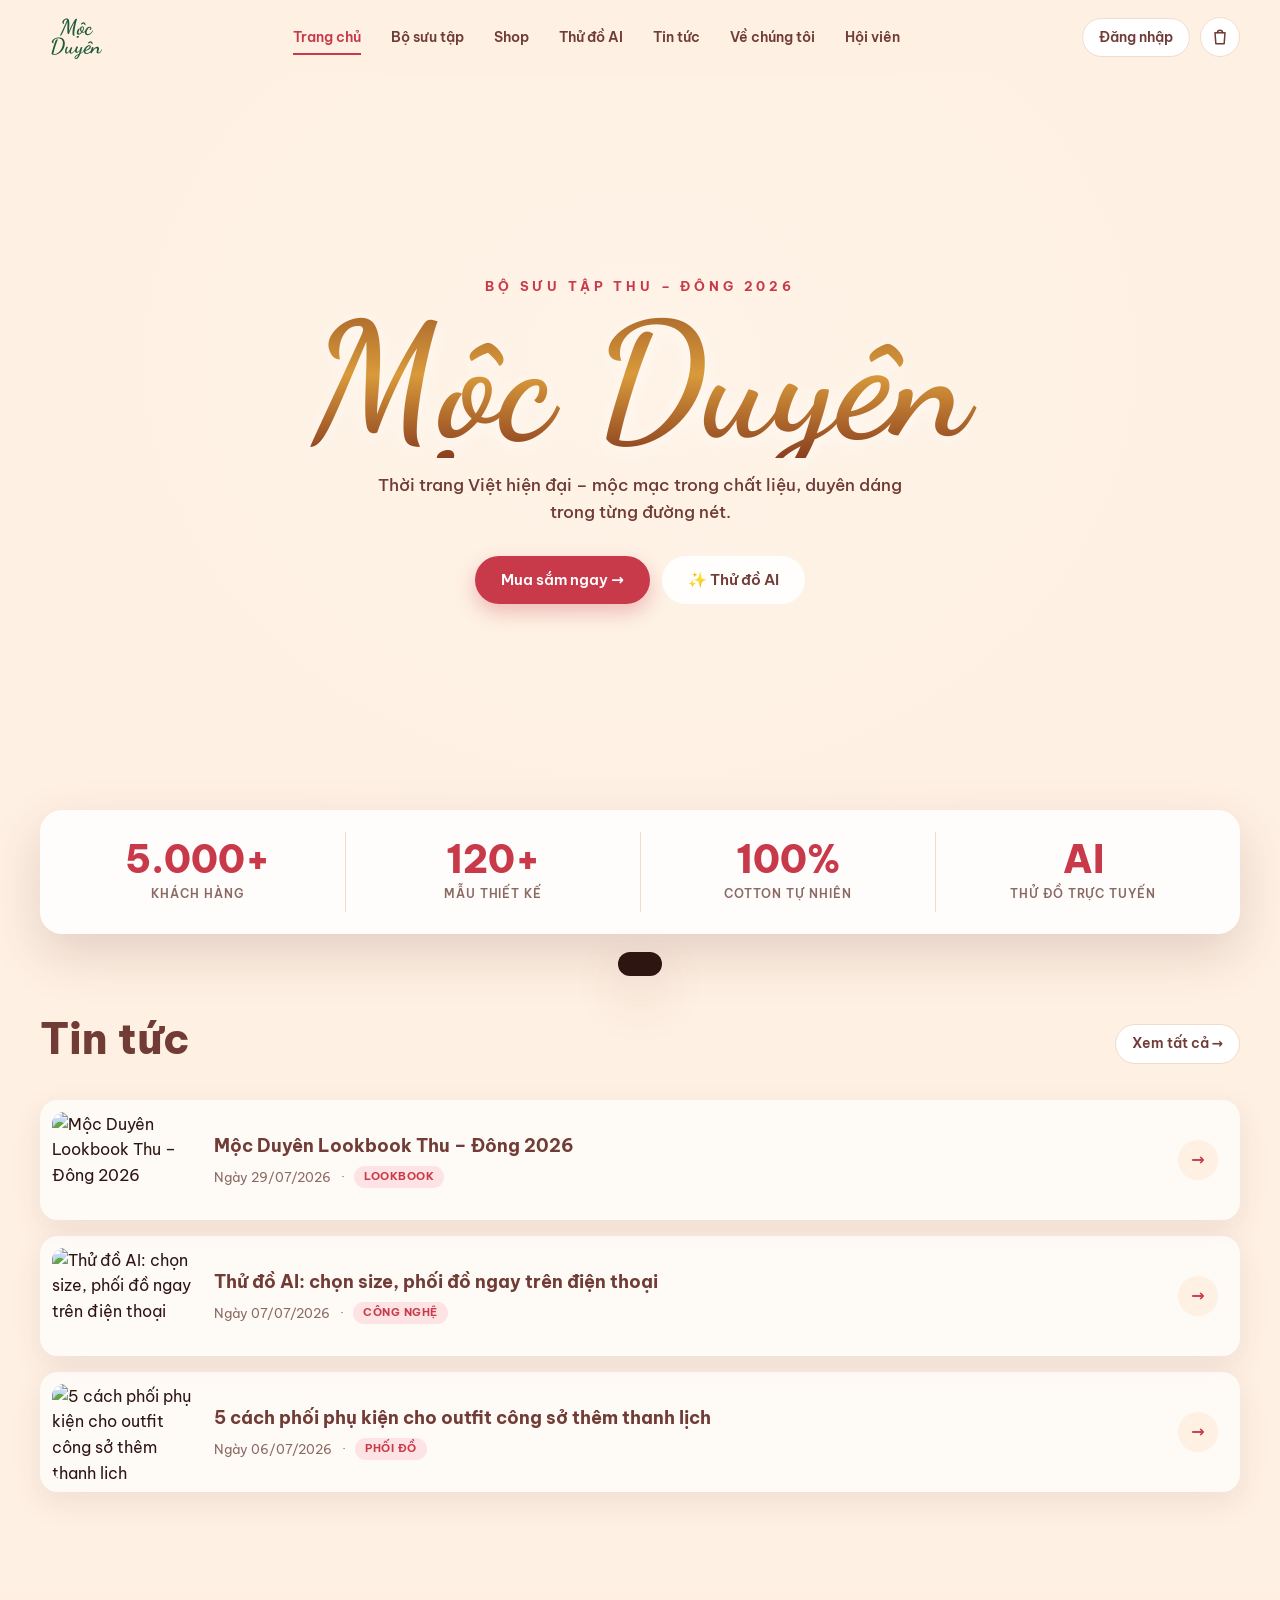
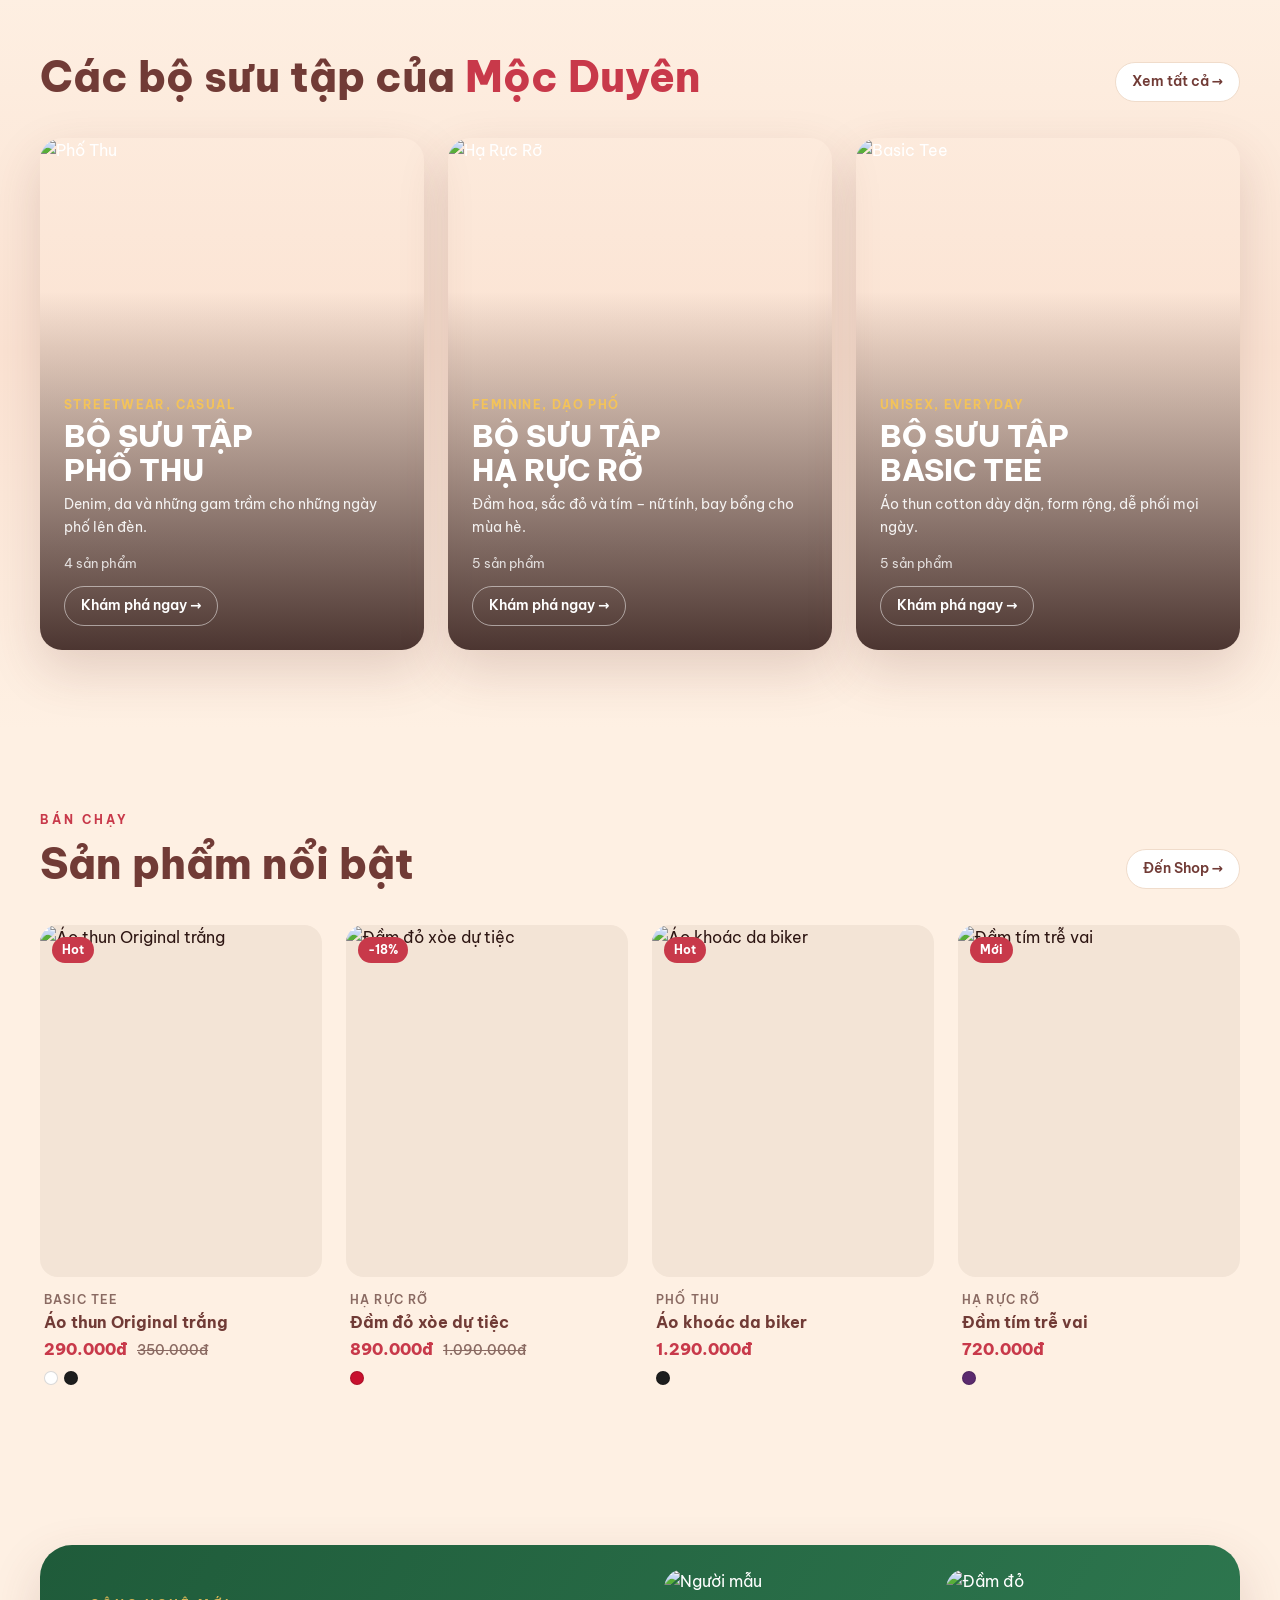
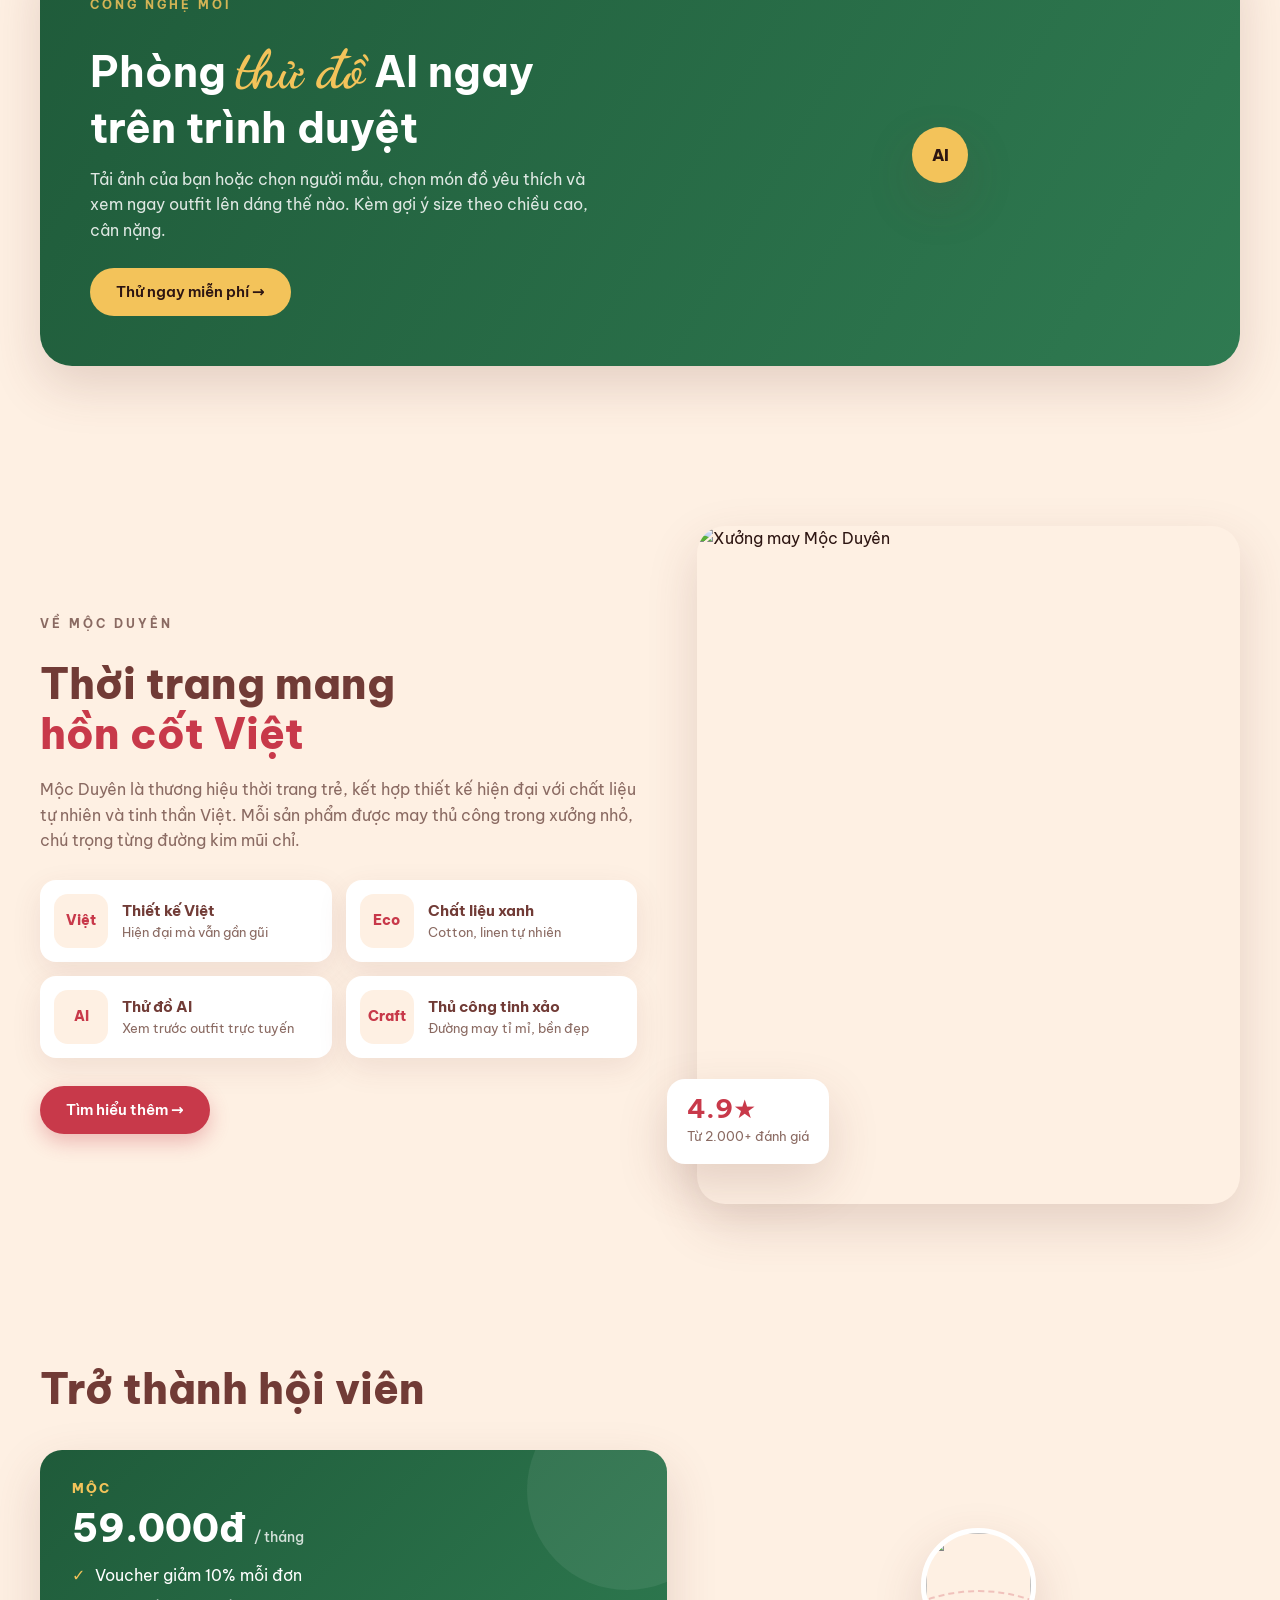
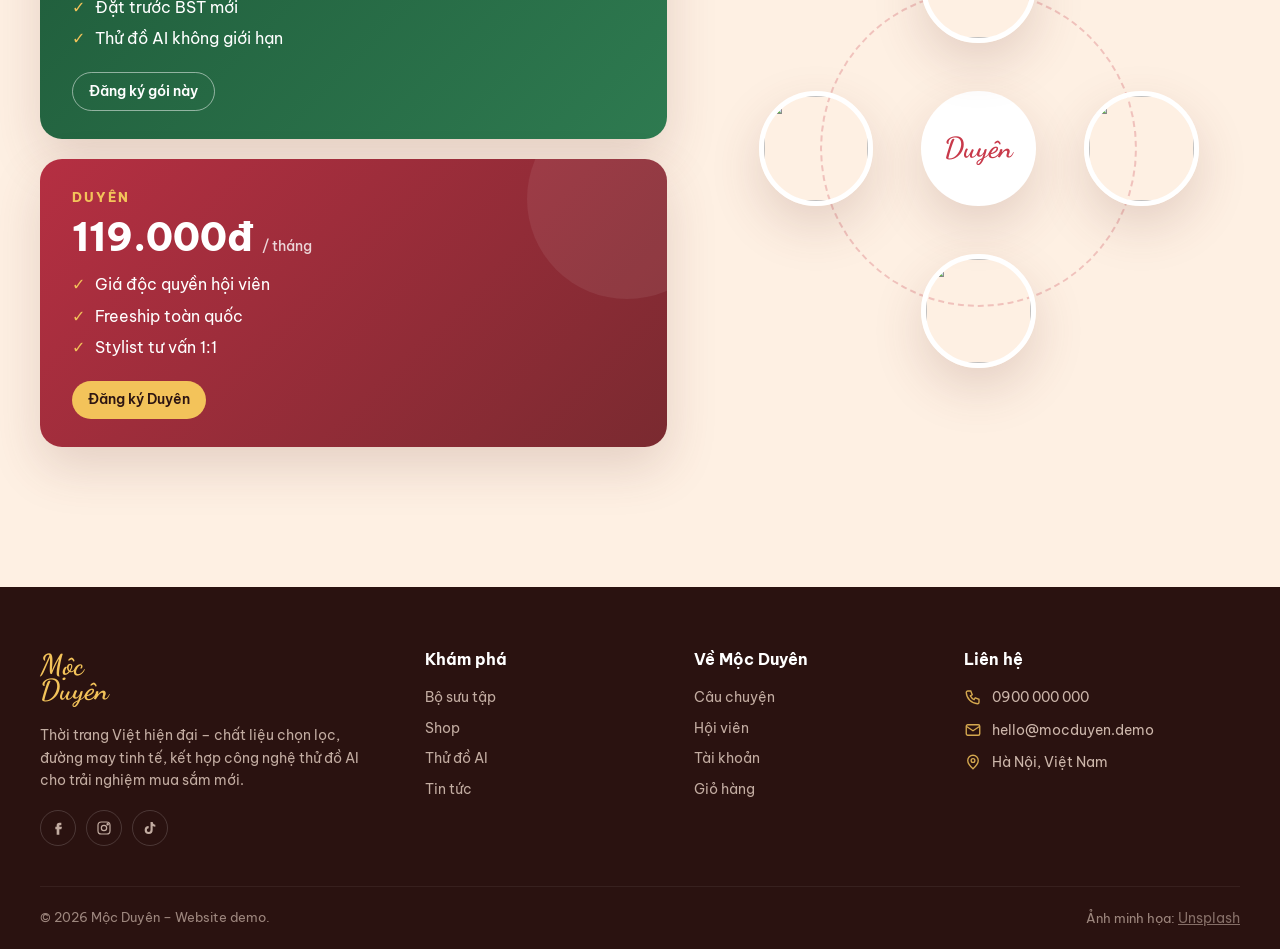
==== index.html @ 558b89e5 "Add Moc Duyen fashion shop demo (HTML/CSS/JS) Static demo inspired by khucgiaoduyen.vn layout: home," ====
<!DOCTYPE html>
<html lang="vi">
<head>
  <meta charset="UTF-8">
  <meta name="viewport" content="width=device-width, initial-scale=1.0">
  <title>Mộc Duyên – Thời trang Việt hiện đại</title>
  <meta name="description" content="Mộc Duyên – thời trang Việt hiện đại, mua sắm online và thử đồ AI.">
  <link rel="preconnect" href="https://fonts.googleapis.com">
  <link rel="preconnect" href="https://fonts.gstatic.com" crossorigin>
  <link href="https://fonts.googleapis.com/css2?family=Be+Vietnam+Pro:wght@400;500;600;700;800&family=Dancing+Script:wght@700&display=swap&subset=vietnamese" rel="stylesheet">
  <link rel="stylesheet" href="css/style.css">
</head>
<body data-page="home">

  <!-- HERO -->
  <section class="hero">
    <div class="container hero-content">
      <p class="hero-eyebrow">Bộ sưu tập Thu – Đông 2026</p>
      <h1 class="hero-title">Mộc Duyên</h1>
      <p class="hero-sub">Thời trang Việt hiện đại – mộc mạc trong chất liệu, duyên dáng trong từng đường nét.</p>
      <div class="hero-cta">
        <a href="shop.html" class="btn-pill btn-primary">Mua sắm ngay →</a>
        <a href="thu-do.html" class="btn-pill btn-light">✨ Thử đồ AI</a>
      </div>
    </div>
  </section>

  <div class="container">
    <div class="stats reveal">
      <div class="stat"><strong data-count="5000">0</strong><span>Khách hàng</span></div>
      <div class="stat"><strong data-count="120">0</strong><span>Mẫu thiết kế</span></div>
      <div class="stat"><strong>100%</strong><span>Cotton tự nhiên</span></div>
      <div class="stat"><strong>AI</strong><span>Thử đồ trực tuyến</span></div>
    </div>
  </div>

  <!-- TIN TỨC -->
  <section id="tin-tuc">
    <div class="container">
      <div class="section-head">
        <h2 class="section-title">Tin tức</h2>
        <a href="#" class="btn-pill btn-outline btn-sm">Xem tất cả →</a>
      </div>
      <div class="news-list" id="newsList"></div>
    </div>
  </section>

  <!-- BỘ SƯU TẬP -->
  <section id="bo-suu-tap" class="collections-section">
    <div class="container">
      <div class="section-head">
        <h2 class="section-title">Các bộ sưu tập của <em>Mộc Duyên</em></h2>
        <a href="shop.html" class="btn-pill btn-outline btn-sm">Xem tất cả →</a>
      </div>
      <div class="collection-grid" id="collectionGrid"></div>
    </div>
  </section>

  <!-- SẢN PHẨM NỔI BẬT -->
  <section>
    <div class="container">
      <div class="section-head">
        <div>
          <p class="eyebrow">Bán chạy</p>
          <h2 class="section-title">Sản phẩm nổi bật</h2>
        </div>
        <a href="shop.html" class="btn-pill btn-outline btn-sm">Đến Shop →</a>
      </div>
      <div class="product-grid" id="featuredGrid"></div>
    </div>
  </section>

  <!-- THỬ ĐỒ AI -->
  <section>
    <div class="container">
      <div class="tryon-banner reveal">
        <div class="txt">
          <p class="eyebrow">Công nghệ mới</p>
          <h2>Phòng <span>thử đồ</span> AI ngay trên trình duyệt</h2>
          <p>Tải ảnh của bạn hoặc chọn người mẫu, chọn món đồ yêu thích và xem ngay outfit lên dáng thế nào. Kèm gợi ý size theo chiều cao, cân nặng.</p>
          <a href="thu-do.html" class="btn-pill btn-gold">Thử ngay miễn phí →</a>
        </div>
        <div class="tryon-visual">
          <img src="https://images.unsplash.com/photo-1515886657613-9f3515b0c78f?auto=format&fit=crop&w=500&h=700&q=75" alt="Người mẫu" loading="lazy">
          <img src="https://images.unsplash.com/photo-1595777457583-95e059d581b8?auto=format&fit=crop&w=500&h=700&q=75" alt="Đầm đỏ" loading="lazy">
          <span class="arrow">AI</span>
        </div>
      </div>
    </div>
  </section>

  <!-- VỀ CHÚNG TÔI -->
  <section id="ve-chung-toi">
    <div class="container about-grid">
      <div class="about-text reveal">
        <p class="eyebrow">Về Mộc Duyên</p>
        <h2 class="section-title">Thời trang mang<br><em>hồn cốt Việt</em></h2>
        <p>Mộc Duyên là thương hiệu thời trang trẻ, kết hợp thiết kế hiện đại với chất liệu tự nhiên và tinh thần Việt. Mỗi sản phẩm được may thủ công trong xưởng nhỏ, chú trọng từng đường kim mũi chỉ.</p>
        <div class="features">
          <div class="feature"><div class="feature-icon">Việt</div><div><h4>Thiết kế Việt</h4><p>Hiện đại mà vẫn gần gũi</p></div></div>
          <div class="feature"><div class="feature-icon">Eco</div><div><h4>Chất liệu xanh</h4><p>Cotton, linen tự nhiên</p></div></div>
          <div class="feature"><div class="feature-icon">AI</div><div><h4>Thử đồ AI</h4><p>Xem trước outfit trực tuyến</p></div></div>
          <div class="feature"><div class="feature-icon">Craft</div><div><h4>Thủ công tinh xảo</h4><p>Đường may tỉ mỉ, bền đẹp</p></div></div>
        </div>
        <a href="shop.html" class="btn-pill btn-primary">Tìm hiểu thêm →</a>
      </div>
      <div class="about-img reveal">
        <img src="https://images.unsplash.com/photo-1558769132-cb1aea458c5e?auto=format&fit=crop&w=900&h=1100&q=75" alt="Xưởng may Mộc Duyên" loading="lazy">
        <div class="float-card"><strong>4.9★</strong><span>Từ 2.000+ đánh giá</span></div>
      </div>
    </div>
  </section>

  <!-- HỘI VIÊN -->
  <section id="hoi-vien">
    <div class="container">
      <div class="section-head"><h2 class="section-title">Trở thành hội viên</h2></div>
      <div class="member-grid">
        <div class="plans">
          <div class="plan plan-green reveal">
            <p class="plan-name">MỘC</p>
            <p class="plan-price">59.000đ <small>/ tháng</small></p>
            <ul><li>Voucher giảm 10% mỗi đơn</li><li>Đặt trước BST mới</li><li>Thử đồ AI không giới hạn</li></ul>
            <button class="btn-pill btn-ghost btn-sm" data-plan="Mộc">Đăng ký gói này</button>
          </div>
          <div class="plan plan-red reveal">
            <p class="plan-name">DUYÊN</p>
            <p class="plan-price">119.000đ <small>/ tháng</small></p>
            <ul><li>Giá độc quyền hội viên</li><li>Freeship toàn quốc</li><li>Stylist tư vấn 1:1</li></ul>
            <button class="btn-pill btn-gold btn-sm" data-plan="Duyên">Đăng ký Duyên</button>
          </div>
        </div>
        <div class="orbit reveal">
          <div class="orbit-center">Duyên</div>
          <div class="orbit-item"><img src="https://images.unsplash.com/photo-1529139574466-a303027c1d8b?auto=format&fit=crop&w=240&h=240&q=70" alt=""></div>
          <div class="orbit-item"><img src="https://images.unsplash.com/photo-1552374196-1ab2a1c593e8?auto=format&fit=crop&w=240&h=240&q=70" alt=""></div>
          <div class="orbit-item"><img src="https://images.unsplash.com/photo-1469334031218-e382a71b716b?auto=format&fit=crop&w=240&h=240&q=70" alt=""></div>
          <div class="orbit-item"><img src="https://images.unsplash.com/photo-1520975954732-35dd22299614?auto=format&fit=crop&w=240&h=240&q=70" alt=""></div>
        </div>
      </div>
    </div>
  </section>

  <script src="js/data.js"></script>
  <script src="js/main.js"></script>
  <script>
    function initPage() {
      document.getElementById("newsList").innerHTML = NEWS.map((n) => `
        <a href="#" class="news-item reveal">
          <img src="${IMG(n.img, 300, 200)}" alt="${n.title}" loading="lazy">
          <div>
            <h3>${n.title}</h3>
            <div class="news-meta"><span>Ngày ${n.date}</span>·<span class="tag">${n.tag}</span></div>
          </div>
          <span class="news-arrow">→</span>
        </a>`).join("");

      document.getElementById("collectionGrid").innerHTML = COLLECTIONS.map((c) => `
        <a href="shop.html?col=${c.id}" class="collection-card reveal">
          <img src="${IMG(c.img, 700, 930)}" alt="${c.name}" loading="lazy">
          <span class="collection-tags">${c.tags}</span>
          <h3>Bộ sưu tập<br>${c.name}</h3>
          <p>${c.desc}</p>
          <span class="count">${PRODUCTS.filter((p) => p.col === c.id).length} sản phẩm</span>
          <span class="btn-pill btn-ghost btn-sm" style="align-self:flex-start">Khám phá ngay →</span>
        </a>`).join("");

      document.getElementById("featuredGrid").innerHTML = [1, 6, 10, 8].map((id) => productCard(findProduct(id))).join("");

      document.querySelectorAll("[data-plan]").forEach((b) =>
        b.addEventListener("click", () => toast(`Đã đăng ký gói ${b.dataset.plan} (demo)`)));

      // Đếm số ở thanh thống kê
      const counters = document.querySelectorAll("[data-count]");
      const io = new IntersectionObserver((entries) => entries.forEach((e) => {
        if (!e.isIntersecting) return;
        const el = e.target, target = +el.dataset.count, start = performance.now();
        const tick = (t) => {
          const p = Math.min((t - start) / 1200, 1);
          el.textContent = Math.round(target * (1 - Math.pow(1 - p, 3))).toLocaleString("vi-VN") + (p === 1 ? "+" : "");
          if (p < 1) requestAnimationFrame(tick);
        };
        requestAnimationFrame(tick);
        io.unobserve(el);
      }));
      counters.forEach((c) => io.observe(c));
    }
  </script>
</body>
</html>
---- css/style.css ----
:root {
  --bg: #fef0e3;
  --bg-soft: #fff7ef;
  --surface: #ffffff;
  --text: #2d1512;
  --muted: #8a6a62;
  --heading: #713b36;
  --red: #c8394a;
  --red-dark: #9e2636;
  --green: #1f5b3a;
  --gold: #f3c35a;
  --line: #f0dccb;
  --footer: #2a1210;
  --radius: 22px;
  --shadow: 0 10px 30px rgba(113, 59, 54, 0.1);
  --shadow-lg: 0 20px 50px rgba(113, 59, 54, 0.18);
  --font: "Be Vietnam Pro", system-ui, sans-serif;
  --script: "Dancing Script", cursive;
}

* { box-sizing: border-box; margin: 0; padding: 0; }
[hidden] { display: none !important; }
html { scroll-behavior: smooth; scroll-padding-top: 90px; }
body {
  font-family: var(--font);
  background: var(--bg);
  color: var(--text);
  line-height: 1.6;
  overflow-x: hidden;
}
img { max-width: 100%; display: block; }
a { color: inherit; text-decoration: none; }
button { font: inherit; cursor: pointer; border: 0; background: none; color: inherit; }
input, select { font: inherit; }
.container { width: min(1200px, 100% - 32px); margin-inline: auto; }
.muted { color: var(--muted); }
.small { font-size: 0.85rem; }
.center { text-align: center; }
section { padding: 80px 0; position: relative; }

/* ---------- Buttons ---------- */
.btn-pill {
  display: inline-flex; align-items: center; justify-content: center; gap: 8px;
  padding: 12px 26px; border-radius: 999px; font-weight: 600; font-size: 0.95rem;
  transition: transform 0.2s, background 0.2s, box-shadow 0.2s, color 0.2s;
  white-space: nowrap;
}
.btn-pill:hover { transform: translateY(-2px); }
.btn-sm { padding: 8px 16px; font-size: 0.85rem; }
.btn-block { width: 100%; }
.btn-primary { background: var(--red); color: #fff; box-shadow: 0 8px 20px rgba(200, 57, 74, 0.3); }
.btn-primary:hover { background: var(--red-dark); }
.btn-outline { border: 1.5px solid var(--line); background: var(--surface); color: var(--heading); }
.btn-outline:hover { border-color: var(--red); color: var(--red); }
.btn-light { background: rgba(255, 255, 255, 0.92); color: var(--heading); }
.btn-gold { background: var(--gold); color: var(--text); }
.btn-ghost { border: 1.5px solid rgba(255, 255, 255, 0.5); color: #fff; }
.btn-ghost:hover { background: rgba(255, 255, 255, 0.15); }
.icon-btn {
  width: 40px; height: 40px; border-radius: 50%; display: grid; place-items: center;
  border: 1.5px solid var(--line); background: var(--surface); position: relative; color: var(--heading);
}
.icon-btn svg { width: 20px; height: 20px; }
.icon-btn:hover { border-color: var(--red); color: var(--red); }

/* ---------- Header ---------- */
.site-header {
  position: fixed; inset: 0 0 auto; z-index: 50; padding: 12px 0;
  background: rgba(254, 240, 227, 0.7); backdrop-filter: blur(10px);
  transition: background 0.3s, box-shadow 0.3s, padding 0.3s;
}
.site-header.scrolled { background: rgba(254, 240, 227, 0.92); backdrop-filter: blur(12px); box-shadow: 0 4px 20px rgba(113, 59, 54, 0.08); padding: 6px 0; }
.header-inner { display: flex; align-items: center; justify-content: space-between; gap: 20px; }
.logo { display: flex; align-items: center; }
.logo-mark {
  font-family: var(--script); font-weight: 700; font-size: 1.35rem; line-height: 0.9;
  color: var(--green); text-align: center; padding: 6px 10px; border-radius: 14px;
}
.logo-light .logo-mark { color: var(--gold); font-size: 1.8rem; padding-left: 0; text-align: left; }
.main-nav { display: flex; gap: 6px; }
.main-nav a {
  padding: 8px 12px; font-weight: 600; font-size: 0.9rem; color: var(--heading); position: relative; border-radius: 999px;
}
.main-nav a::after {
  content: ""; position: absolute; left: 12px; right: 12px; bottom: 2px; height: 2px;
  background: var(--red); transform: scaleX(0); transition: transform 0.25s;
}
.main-nav a:hover, .main-nav a.active { color: var(--red); }
.main-nav a:hover::after, .main-nav a.active::after { transform: scaleX(1); }
.header-actions { display: flex; align-items: center; gap: 10px; }
.cart-count {
  position: absolute; top: -4px; right: -4px; min-width: 18px; height: 18px; padding: 0 4px; border-radius: 9px;
  background: var(--red); color: #fff; font-size: 0.7rem; font-weight: 700; display: none; place-items: center;
}
.cart-count.show { display: grid; }
.menu-toggle { display: none; }

/* ---------- Hero ---------- */
.hero {
  min-height: 100vh; padding: 120px 0 0; display: flex; flex-direction: column; justify-content: center;
  background:
    linear-gradient(180deg, rgba(254, 240, 227, 0.2) 0%, rgba(254, 240, 227, 0) 40%, rgba(254, 240, 227, 0.9) 92%, var(--bg) 100%),
    url("https://images.unsplash.com/photo-1485462537746-965f33f7f6a7?auto=format&fit=crop&w=1920&q=75") center 30% / cover;
  position: relative; overflow: hidden;
}
.hero::before {
  content: ""; position: absolute; inset: 0;
  background: radial-gradient(ellipse at center 40%, rgba(255, 244, 232, 0.85) 0%, rgba(255, 244, 232, 0.35) 45%, transparent 70%);
}
.hero-content { position: relative; text-align: center; padding-bottom: 140px; }
.hero-eyebrow { letter-spacing: 0.3em; text-transform: uppercase; font-size: 0.8rem; font-weight: 700; color: var(--red); }
.hero-title {
  font-family: var(--script); font-weight: 700; line-height: 0.95;
  font-size: clamp(4.5rem, 14vw, 10rem);
  background: linear-gradient(180deg, #a8662b 0%, #d99a3b 45%, #8a3f1f 100%);
  -webkit-background-clip: text; background-clip: text; color: transparent;
  filter: drop-shadow(0 4px 10px rgba(255, 255, 255, 0.6));
  margin: 10px 0 14px;
}
.hero-sub { max-width: 560px; margin: 0 auto 30px; color: var(--heading); font-weight: 500; font-size: 1.05rem; }
.hero-cta { display: flex; justify-content: center; gap: 12px; flex-wrap: wrap; }

.stats {
  position: relative; z-index: 2; margin-top: -90px;
  background: rgba(255, 255, 255, 0.85); backdrop-filter: blur(10px);
  border-radius: var(--radius); box-shadow: var(--shadow-lg);
  display: grid; grid-template-columns: repeat(4, 1fr); padding: 22px 10px;
}
.stat { text-align: center; padding: 6px 10px; }
.stat + .stat { border-left: 1px solid var(--line); }
.stat strong { display: block; font-size: clamp(1.6rem, 3.5vw, 2.4rem); font-weight: 800; color: var(--red); line-height: 1.1; }
.stat span { font-size: 0.75rem; letter-spacing: 0.08em; text-transform: uppercase; color: var(--muted); font-weight: 600; }

/* ---------- Section head ---------- */
.section-head { display: flex; align-items: end; justify-content: space-between; gap: 20px; margin-bottom: 36px; }
.section-title { font-size: clamp(1.8rem, 4vw, 2.6rem); font-weight: 800; color: var(--heading); line-height: 1.2; }
.section-title em { font-style: normal; color: var(--red); }
.eyebrow { font-size: 0.75rem; letter-spacing: 0.25em; text-transform: uppercase; font-weight: 700; color: var(--red); margin-bottom: 10px; }

/* ---------- News ---------- */
.news-list { display: grid; gap: 16px; }
.news-item {
  display: grid; grid-template-columns: 140px 1fr auto; gap: 22px; align-items: center;
  background: rgba(255, 255, 255, 0.7); border-radius: 18px; padding: 12px; box-shadow: var(--shadow);
  transition: transform 0.25s, box-shadow 0.25s;
}
.news-item:hover { transform: translateY(-3px); box-shadow: var(--shadow-lg); }
.news-item img { width: 140px; height: 96px; object-fit: cover; border-radius: 12px; }
.news-item h3 { font-size: 1.1rem; color: var(--heading); margin-bottom: 6px; }
.news-meta { font-size: 0.8rem; color: var(--muted); display: flex; gap: 10px; align-items: center; flex-wrap: wrap; }
.tag { background: #fde3e3; color: var(--red); padding: 2px 10px; border-radius: 999px; font-weight: 700; font-size: 0.7rem; text-transform: uppercase; letter-spacing: 0.05em; }
.news-arrow { width: 40px; height: 40px; border-radius: 50%; display: grid; place-items: center; background: var(--bg); color: var(--red); font-weight: 700; margin-right: 10px; }

/* ---------- Collections ---------- */
.collections-section { background: linear-gradient(180deg, var(--bg) 0%, #fbe3d3 50%, var(--bg) 100%); }
.collection-grid { display: grid; grid-template-columns: repeat(3, 1fr); gap: 24px; }
.collection-card {
  position: relative; aspect-ratio: 3 / 4; border-radius: var(--radius); overflow: hidden; box-shadow: var(--shadow-lg);
  display: flex; flex-direction: column; justify-content: flex-end; padding: 24px; color: #fff;
}
.collection-card img { position: absolute; inset: 0; width: 100%; height: 100%; object-fit: cover; transition: transform 0.6s; }
.collection-card::after { content: ""; position: absolute; inset: 0; background: linear-gradient(180deg, transparent 30%, rgba(45, 21, 18, 0.85) 100%); }
.collection-card:hover img { transform: scale(1.06); }
.collection-card > *:not(img) { position: relative; z-index: 1; }
.collection-tags { color: var(--gold); font-size: 0.72rem; font-weight: 700; letter-spacing: 0.12em; text-transform: uppercase; }
.collection-card h3 { font-size: 1.9rem; font-weight: 800; line-height: 1.1; margin: 6px 0; text-transform: uppercase; }
.collection-card p { font-size: 0.9rem; opacity: 0.9; margin-bottom: 14px; }
.collection-card .count { font-size: 0.8rem; opacity: 0.8; margin-bottom: 12px; }

/* ---------- Product grid ---------- */
.product-grid { display: grid; grid-template-columns: repeat(4, 1fr); gap: 24px; }
.product-card { position: relative; }
.product-thumb { display: block; position: relative; aspect-ratio: 4 / 5; border-radius: 18px; overflow: hidden; background: #f3e4d6; }
.product-thumb img { width: 100%; height: 100%; object-fit: cover; transition: transform 0.6s; }
.product-card:hover .product-thumb img { transform: scale(1.06); }
.badge { position: absolute; top: 12px; left: 12px; background: var(--red); color: #fff; font-size: 0.72rem; font-weight: 700; padding: 4px 10px; border-radius: 999px; }
.product-actions {
  position: relative; z-index: 1; margin-top: -54px; height: 54px; display: flex; gap: 8px; justify-content: center; align-items: center;
  transform: translateY(10px); opacity: 0; transition: 0.3s; pointer-events: none;
}
.product-card:hover .product-actions { opacity: 1; transform: translateY(0); pointer-events: auto; }
.product-info { padding: 14px 4px 0; }
.product-col { font-size: 0.72rem; color: var(--muted); text-transform: uppercase; letter-spacing: 0.1em; font-weight: 600; }
.product-info h3 { font-size: 1rem; color: var(--heading); margin: 2px 0 4px; line-height: 1.35; }
.product-info h3 a:hover { color: var(--red); }
.price { font-weight: 800; color: var(--red); }
.price del { color: var(--muted); font-weight: 500; font-size: 0.85em; margin-left: 6px; }
.swatches { display: flex; gap: 6px; margin-top: 8px; }
.swatches span { width: 14px; height: 14px; border-radius: 50%; border: 1px solid rgba(0, 0, 0, 0.15); }

/* ---------- About ---------- */
.about-grid { display: grid; grid-template-columns: 1.1fr 1fr; gap: 60px; align-items: center; }
.about-text p { color: var(--muted); margin: 18px 0 26px; }
.features { display: grid; grid-template-columns: 1fr 1fr; gap: 14px; margin-bottom: 28px; }
.feature { display: flex; gap: 14px; align-items: center; background: var(--surface); padding: 14px; border-radius: 16px; box-shadow: var(--shadow); }
.feature-icon { flex: none; width: 54px; height: 54px; border-radius: 14px; background: var(--bg); display: grid; place-items: center; font-weight: 800; color: var(--red); font-size: 0.85rem; }
.feature h4 { font-size: 0.92rem; color: var(--heading); }
.feature p { font-size: 0.8rem; color: var(--muted); margin: 0; }
.about-img { position: relative; }
.about-img img { border-radius: 28px; aspect-ratio: 4 / 5; object-fit: cover; width: 100%; box-shadow: var(--shadow-lg); }
.about-img .float-card {
  position: absolute; left: -30px; bottom: 40px; background: var(--surface); border-radius: 18px; padding: 16px 20px; box-shadow: var(--shadow-lg);
}
.float-card strong { display: block; font-size: 1.6rem; color: var(--red); line-height: 1.1; }
.float-card span { font-size: 0.8rem; color: var(--muted); }

/* ---------- Try-on banner ---------- */
.tryon-banner {
  border-radius: 32px; overflow: hidden; display: grid; grid-template-columns: 1fr 1fr; align-items: center;
  background: linear-gradient(120deg, var(--green) 0%, #2f7a51 100%); color: #fff; box-shadow: var(--shadow-lg);
}
.tryon-banner .txt { padding: 50px; }
.tryon-banner h2 { font-size: clamp(1.8rem, 3.5vw, 2.6rem); line-height: 1.2; margin: 10px 0 14px; }
.tryon-banner h2 span { font-family: var(--script); color: var(--gold); font-size: 1.3em; }
.tryon-banner p { opacity: 0.85; margin-bottom: 24px; }
.tryon-banner .eyebrow { color: var(--gold); }
.tryon-visual { position: relative; height: 100%; min-height: 380px; display: grid; grid-template-columns: 1fr 1fr; gap: 12px; padding: 24px; }
.tryon-visual img { width: 100%; height: 100%; object-fit: cover; border-radius: 20px; }
.tryon-visual .arrow {
  position: absolute; left: 50%; top: 50%; transform: translate(-50%, -50%); width: 56px; height: 56px; border-radius: 50%;
  background: var(--gold); color: var(--text); display: grid; place-items: center; font-weight: 800; box-shadow: var(--shadow-lg);
}

/* ---------- Membership ---------- */
.member-grid { display: grid; grid-template-columns: 1.2fr 1fr; gap: 50px; align-items: center; }
.plans { display: grid; gap: 20px; }
.plan { border-radius: var(--radius); padding: 28px 32px; color: #fff; box-shadow: var(--shadow-lg); position: relative; overflow: hidden; }
.plan::after { content: ""; position: absolute; right: -60px; top: -60px; width: 200px; height: 200px; border-radius: 50%; background: rgba(255, 255, 255, 0.07); }
.plan-green { background: linear-gradient(135deg, #1f5b3a, #2e7a50); }
.plan-red { background: linear-gradient(135deg, #b52f42, #7a2a30); }
.plan-name { color: var(--gold); font-weight: 800; letter-spacing: 0.15em; font-size: 0.8rem; }
.plan-price { font-size: 2.4rem; font-weight: 800; line-height: 1.2; margin: 6px 0 12px; }
.plan-price small { font-size: 0.85rem; font-weight: 500; opacity: 0.8; }
.plan ul { list-style: none; margin-bottom: 20px; display: grid; gap: 6px; }
.plan li::before { content: "✓"; color: var(--gold); font-weight: 800; margin-right: 10px; }
.orbit { position: relative; aspect-ratio: 1; max-width: 440px; margin: auto; width: 100%; }
.orbit::before { content: ""; position: absolute; inset: 14%; border: 2px dashed rgba(200, 57, 74, 0.25); border-radius: 50%; animation: spin 40s linear infinite; }
.orbit-center {
  position: absolute; inset: 37%; border-radius: 50%; background: var(--surface); box-shadow: var(--shadow-lg);
  display: grid; place-items: center; font-family: var(--script); font-size: 1.8rem; font-weight: 700; color: var(--red);
}
.orbit-item {
  position: absolute; width: 26%; aspect-ratio: 1; border-radius: 50%; overflow: hidden; border: 5px solid var(--surface);
  box-shadow: var(--shadow-lg); animation: bob 4s ease-in-out infinite;
}
.orbit-item img { width: 100%; height: 100%; object-fit: cover; }
.orbit-item:nth-child(2) { top: 0; left: 37%; }
.orbit-item:nth-child(3) { top: 37%; right: 0; animation-delay: -1s; }
.orbit-item:nth-child(4) { bottom: 0; left: 37%; animation-delay: -2s; }
.orbit-item:nth-child(5) { top: 37%; left: 0; animation-delay: -3s; }
@keyframes spin { to { transform: rotate(360deg); } }
@keyframes bob { 50% { transform: translateY(-10px); } }

/* ---------- Page header (shop/product) ---------- */
.page-head { padding: 120px 0 30px; }
.breadcrumb { font-size: 0.85rem; color: var(--muted); margin-bottom: 12px; }
.breadcrumb a:hover { color: var(--red); }
.page-title { font-size: clamp(1.8rem, 4vw, 2.6rem); font-weight: 800; color: var(--heading); text-transform: uppercase; }
.toolbar { display: flex; justify-content: space-between; align-items: center; gap: 16px; flex-wrap: wrap; margin: 24px 0 30px; }
.chips { display: flex; gap: 8px; flex-wrap: wrap; }
.chip {
  padding: 7px 16px; border-radius: 999px; background: var(--surface); border: 1.5px solid var(--line);
  font-size: 0.85rem; font-weight: 600; color: var(--heading); transition: 0.2s;
}
.chip:hover { border-color: var(--red); }
.chip.active { background: var(--heading); border-color: var(--heading); color: #fff; }
.tools { display: flex; gap: 10px; }
.search, .select {
  padding: 9px 16px; border-radius: 999px; border: 1.5px solid var(--line); background: var(--surface); color: var(--text); outline: none;
}
.search:focus, .select:focus { border-color: var(--red); }
.empty { text-align: center; padding: 60px 0; color: var(--muted); grid-column: 1 / -1; }

/* ---------- Product detail ---------- */
.pd-grid { display: grid; grid-template-columns: 1fr 1fr; gap: 50px; align-items: start; }
.pd-gallery { position: sticky; top: 90px; }
.pd-main { border-radius: 24px; overflow: hidden; aspect-ratio: 4 / 5; background: #f3e4d6; }
.pd-main img { width: 100%; height: 100%; object-fit: cover; transition: transform 0.4s; }
.pd-main:hover img { transform: scale(1.04); }
.pd-thumbs { display: grid; grid-template-columns: repeat(4, 1fr); gap: 10px; margin-top: 10px; }
.pd-thumbs button { border-radius: 12px; overflow: hidden; aspect-ratio: 1; border: 2px solid transparent; opacity: 0.7; }
.pd-thumbs button.active, .pd-thumbs button:hover { border-color: var(--red); opacity: 1; }
.pd-thumbs img { width: 100%; height: 100%; object-fit: cover; }
.pd-info h1 { font-size: clamp(1.6rem, 3vw, 2.2rem); color: var(--heading); line-height: 1.25; margin: 8px 0 10px; }
.pd-info .price { font-size: 1.6rem; margin-bottom: 18px; }
.pd-info p.desc { color: var(--muted); margin-bottom: 24px; }
.opt-label { font-weight: 700; font-size: 0.9rem; color: var(--heading); margin: 18px 0 10px; }
.sizes { display: flex; gap: 8px; flex-wrap: wrap; }
.sizes button { min-width: 48px; height: 44px; border-radius: 12px; border: 1.5px solid var(--line); background: var(--surface); font-weight: 700; color: var(--heading); }
.sizes button.active { background: var(--heading); color: #fff; border-color: var(--heading); }
.pd-info .swatches span { width: 28px; height: 28px; cursor: pointer; }
.pd-buy { display: flex; gap: 12px; margin-top: 26px; flex-wrap: wrap; }
.qty { display: inline-flex; align-items: center; border: 1.5px solid var(--line); border-radius: 999px; background: var(--surface); }
.qty button { width: 34px; height: 34px; font-size: 1.1rem; color: var(--heading); }
.qty span { min-width: 26px; text-align: center; font-weight: 700; }
.pd-buy .qty button { width: 44px; height: 46px; }
.perks { margin-top: 28px; display: grid; gap: 10px; padding: 20px; background: var(--surface); border-radius: 18px; box-shadow: var(--shadow); font-size: 0.9rem; }
.perks div { display: flex; gap: 10px; }
.perks b { color: var(--red); }

/* ---------- Try-on page ---------- */
.steps { display: grid; grid-template-columns: repeat(3, 1fr); gap: 16px; margin-bottom: 30px; }
.step { background: var(--surface); padding: 16px 18px; border-radius: 16px; box-shadow: var(--shadow); display: flex; gap: 12px; align-items: center; }
.step-num { flex: none; width: 36px; height: 36px; border-radius: 50%; background: var(--bg); color: var(--red); font-weight: 800; display: grid; place-items: center; }
.step.done .step-num { background: var(--green); color: #fff; }
.step h4 { font-size: 0.92rem; color: var(--heading); }
.step p { font-size: 0.78rem; color: var(--muted); }
.tryon-grid { display: grid; grid-template-columns: 320px 1fr 300px; gap: 20px; align-items: start; }
.panel { background: var(--surface); border-radius: var(--radius); padding: 20px; box-shadow: var(--shadow); }
.panel h3 { font-size: 1rem; color: var(--heading); margin-bottom: 14px; }
.upload {
  display: grid; place-items: center; text-align: center; gap: 6px; border: 2px dashed var(--line); border-radius: 16px; padding: 22px 14px;
  cursor: pointer; transition: 0.2s; color: var(--muted); font-size: 0.85rem;
}
.upload:hover, .upload.drag { border-color: var(--red); background: var(--bg-soft); }
.upload strong { color: var(--red); }
.upload input { display: none; }
.model-list { display: grid; grid-template-columns: repeat(3, 1fr); gap: 8px; margin-top: 14px; }
.model-list button, .garment-list button { border-radius: 12px; overflow: hidden; aspect-ratio: 3 / 4; border: 2.5px solid transparent; transition: 0.2s; background: #f3e4d6; }
.model-list button.active, .garment-list button.active { border-color: var(--red); transform: scale(0.96); }
.model-list img, .garment-list img { width: 100%; height: 100%; object-fit: cover; }
.garment-list { display: grid; grid-template-columns: repeat(3, 1fr); gap: 8px; max-height: 470px; overflow-y: auto; padding-right: 4px; }
.stage-wrap { position: relative; }
.stage {
  position: relative; aspect-ratio: 3 / 4; border-radius: var(--radius); overflow: hidden; background: #f3e4d6; box-shadow: var(--shadow-lg);
  user-select: none; touch-action: none;
}
.stage > img.person { width: 100%; height: 100%; object-fit: cover; }
.stage .placeholder { position: absolute; inset: 0; display: grid; place-items: center; text-align: center; color: var(--muted); padding: 20px; }
.garment {
  position: absolute; left: 50%; top: 45%; width: 46%; cursor: grab; transform: translate(-50%, -50%);
  border-radius: 18px; box-shadow: 0 10px 30px rgba(0, 0, 0, 0.25); outline: 2px dashed transparent; outline-offset: 4px;
}
.garment.dragging { cursor: grabbing; outline-color: var(--gold); }
.garment img { width: 100%; border-radius: 18px; pointer-events: none; }
.stage.blend .garment { box-shadow: none; mix-blend-mode: multiply; }
.stage.soft .garment { box-shadow: none; }
.stage.soft .garment img {
  -webkit-mask-image: radial-gradient(ellipse 50% 50% at 50% 50%, #000 60%, transparent 100%);
  mask-image: radial-gradient(ellipse 50% 50% at 50% 50%, #000 60%, transparent 100%);
}
.scan {
  position: absolute; inset: 0; display: none; place-items: center; background: rgba(45, 21, 18, 0.45); color: #fff; text-align: center; z-index: 3;
}
.scan.show { display: grid; }
.scan::before {
  content: ""; position: absolute; left: 0; right: 0; height: 3px; background: var(--gold); box-shadow: 0 0 20px 6px rgba(243, 195, 90, 0.7);
  animation: scan 1.4s ease-in-out infinite alternate;
}
@keyframes scan { from { top: 5%; } to { top: 95%; } }
.progress { width: 200px; height: 6px; border-radius: 3px; background: rgba(255, 255, 255, 0.3); margin: 12px auto 0; overflow: hidden; }
.progress i { display: block; height: 100%; width: 0; background: var(--gold); transition: width 0.2s; }
.controls { display: grid; gap: 14px; margin-top: 16px; }
.controls label { display: grid; gap: 6px; font-size: 0.85rem; font-weight: 600; color: var(--heading); }
.controls input[type="range"] { accent-color: var(--red); }
.switch { display: flex !important; align-items: center; justify-content: space-between; }
.switch input { accent-color: var(--red); width: 18px; height: 18px; }
.result-card { margin-top: 16px; display: grid; grid-template-columns: 70px 1fr; gap: 12px; align-items: center; }
.result-card img { border-radius: 12px; aspect-ratio: 3 / 4; object-fit: cover; }
.result-card h4 { font-size: 0.92rem; color: var(--heading); line-height: 1.3; }
.size-tip { margin-top: 14px; background: var(--bg-soft); border-radius: 14px; padding: 14px; font-size: 0.85rem; }
.size-tip strong { color: var(--green); font-size: 1.2rem; }
.size-inputs { display: grid; grid-template-columns: 1fr 1fr; gap: 8px; margin-top: 10px; }
.size-inputs input { width: 100%; padding: 8px 12px; border-radius: 10px; border: 1.5px solid var(--line); outline: none; }
.size-inputs input:focus { border-color: var(--red); }

/* ---------- Footer ---------- */
.site-footer { background: var(--footer); color: #e9d3c6; padding: 60px 0 20px; margin-top: 60px; }
.footer-grid { display: grid; grid-template-columns: 1.5fr 1fr 1fr 1.2fr; gap: 40px; }
.footer-about { font-size: 0.88rem; opacity: 0.8; margin: 14px 0 18px; max-width: 320px; }
.site-footer h4 { color: #fff; margin-bottom: 14px; font-size: 1rem; }
.site-footer a:not(.logo) { display: block; font-size: 0.88rem; opacity: 0.8; margin-bottom: 8px; }
.site-footer a:hover { opacity: 1; color: var(--gold); }
.contact { display: flex; align-items: center; gap: 10px; font-size: 0.88rem; margin-bottom: 10px; opacity: 0.85; }
.contact svg { width: 18px; height: 18px; color: var(--gold); flex: none; }
.socials { display: flex; gap: 10px; }
.socials a { width: 36px; height: 36px; border-radius: 50%; border: 1px solid rgba(255, 255, 255, 0.2); display: grid !important; place-items: center; margin: 0 !important; }
.socials svg { width: 16px; height: 16px; }
.footer-bottom { display: flex; justify-content: space-between; gap: 12px; flex-wrap: wrap; border-top: 1px solid rgba(255, 255, 255, 0.1); margin-top: 40px; padding-top: 20px; font-size: 0.8rem; opacity: 0.6; }
.footer-bottom a { display: inline !important; text-decoration: underline; }

/* ---------- Drawer / modal / toast ---------- */
.overlay { position: fixed; inset: 0; background: rgba(45, 21, 18, 0.45); opacity: 0; pointer-events: none; transition: 0.3s; z-index: 80; }
.overlay.show { opacity: 1; pointer-events: auto; }
.cart-drawer {
  position: fixed; top: 0; right: 0; height: 100%; width: min(400px, 100%); background: var(--bg-soft); z-index: 90;
  transform: translateX(100%); transition: transform 0.35s ease; display: flex; flex-direction: column;
}
.cart-drawer.open { transform: none; }
.drawer-head { display: flex; justify-content: space-between; align-items: center; padding: 20px; border-bottom: 1px solid var(--line); }
.drawer-head h3 { color: var(--heading); }
.drawer-body { flex: 1; overflow-y: auto; padding: 10px 20px; }
.drawer-foot { padding: 20px; border-top: 1px solid var(--line); }
.cart-total { display: flex; justify-content: space-between; margin-bottom: 14px; font-size: 1.05rem; }
.cart-total strong { color: var(--red); }
.cart-item { display: grid; grid-template-columns: 70px 1fr auto; gap: 12px; padding: 14px 0; border-bottom: 1px solid var(--line); align-items: start; }
.cart-item img { border-radius: 10px; aspect-ratio: 4 / 5; object-fit: cover; }
.cart-name { font-weight: 600; color: var(--heading); font-size: 0.92rem; line-height: 1.3; display: block; }
.cart-item .qty { margin-top: 6px; }
.cart-item strong { font-size: 0.9rem; color: var(--red); }
.empty-cart { text-align: center; padding: 60px 0; color: var(--muted); display: grid; justify-items: center; gap: 12px; }
.empty-cart svg { width: 54px; height: 54px; opacity: 0.4; }
.modal { position: fixed; inset: 0; display: grid; place-items: center; z-index: 95; opacity: 0; pointer-events: none; transition: 0.3s; padding: 16px; }
.modal.open { opacity: 1; pointer-events: auto; }
.modal-card { background: var(--bg-soft); border-radius: var(--radius); padding: 36px 32px; width: min(420px, 100%); position: relative; box-shadow: var(--shadow-lg); transform: translateY(20px); transition: 0.3s; }
.modal.open .modal-card { transform: none; }
.modal-close { position: absolute; top: 14px; right: 14px; }
.modal-card h3 { color: var(--heading); font-size: 1.5rem; }
.modal-card form { display: grid; gap: 14px; margin: 22px 0 16px; }
.modal-card label { display: grid; gap: 6px; font-size: 0.85rem; font-weight: 600; color: var(--heading); }
.modal-card input { padding: 12px 16px; border-radius: 12px; border: 1.5px solid var(--line); background: var(--surface); outline: none; }
.modal-card input:focus { border-color: var(--red); }
.modal-card a { color: var(--red); font-weight: 600; }
.toast {
  position: fixed; left: 50%; bottom: 24px; transform: translate(-50%, 100px); background: var(--text); color: #fff; padding: 12px 22px;
  border-radius: 999px; font-size: 0.9rem; z-index: 100; transition: transform 0.35s; box-shadow: var(--shadow-lg); max-width: calc(100% - 32px); text-align: center;
}
.toast.show { transform: translate(-50%, 0); }

/* ---------- Petals + reveal ---------- */
.petals { position: fixed; inset: 0; pointer-events: none; z-index: 40; overflow: hidden; }
.petals span {
  position: absolute; top: -20px; width: 12px; height: 9px; background: #f6b8b8; border-radius: 12px 0 12px 0; opacity: 0.7;
  animation: fall linear infinite;
}
@keyframes fall {
  0% { translate: 0 -20px; rotate: 0deg; }
  100% { translate: 80px 105vh; rotate: 540deg; }
}
.reveal { opacity: 0; transform: translateY(24px); transition: opacity 0.7s, transform 0.7s; }
.reveal.in { opacity: 1; transform: none; }

/* ---------- Responsive ---------- */
@media (max-width: 1100px) {
  .main-nav a { padding: 8px 8px; font-size: 0.85rem; }
  .product-grid { grid-template-columns: repeat(3, 1fr); }
  .tryon-grid { grid-template-columns: 1fr 1fr; }
  .tryon-grid .stage-wrap { grid-column: 1 / -1; grid-row: 1; max-width: 520px; width: 100%; margin: auto; }
}
@media (max-width: 960px) {
  .menu-toggle { display: grid; }
  .main-nav {
    position: fixed; top: 64px; left: 16px; right: 16px; flex-direction: column; background: var(--bg-soft); border-radius: 18px; padding: 10px;
    box-shadow: var(--shadow-lg); transform: translateY(-10px); opacity: 0; pointer-events: none; transition: 0.25s;
  }
  .main-nav.open { transform: none; opacity: 1; pointer-events: auto; }
  .main-nav a { padding: 12px 16px; font-size: 1rem; }
  .main-nav a::after { display: none; }
  .collection-grid { grid-template-columns: 1fr 1fr; }
  .about-grid, .member-grid, .pd-grid, .tryon-banner { grid-template-columns: 1fr; }
  .pd-gallery { position: static; }
  .about-img .float-card { left: 16px; }
  .footer-grid { grid-template-columns: 1fr 1fr; }
  .stats { grid-template-columns: repeat(2, 1fr); row-gap: 14px; }
  .stat:nth-child(3) { border-left: 0; }
}
@media (max-width: 640px) {
  section { padding: 60px 0; }
  .header-actions .btn-pill { display: none; }
  .product-grid { grid-template-columns: repeat(2, 1fr); gap: 14px; }
  .product-actions { opacity: 1 !important; transform: none !important; pointer-events: auto !important; }
  .product-actions { margin-top: 8px; height: auto; gap: 6px; }
  .product-actions .btn-pill { flex: 1; padding: 7px 6px; font-size: 0.74rem; box-shadow: none; }
  .product-actions .btn-light { border: 1.5px solid var(--line); }
  .price del { display: block; margin-left: 0; }
  .collection-grid, .features, .tryon-grid, .footer-grid { grid-template-columns: 1fr; }
  .steps { gap: 8px; }
  .step { flex-direction: column; text-align: center; padding: 12px 6px; gap: 6px; }
  .step p { display: none; }
  .step h4 { font-size: 0.78rem; }
  .news-item { grid-template-columns: 96px 1fr; gap: 14px; }
  .news-item img { width: 96px; height: 80px; }
  .news-arrow { display: none; }
  .section-head { flex-direction: column; align-items: flex-start; }
  .tryon-banner .txt { padding: 32px 24px 0; }
  .tryon-visual { min-height: 280px; }
  .toolbar, .tools { flex-direction: column; align-items: stretch; }
  .search, .select { width: 100%; }
}
@media (prefers-reduced-motion: reduce) {
  *, *::before, *::after { animation: none !important; transition: none !important; }
  .reveal { opacity: 1; transform: none; }
}
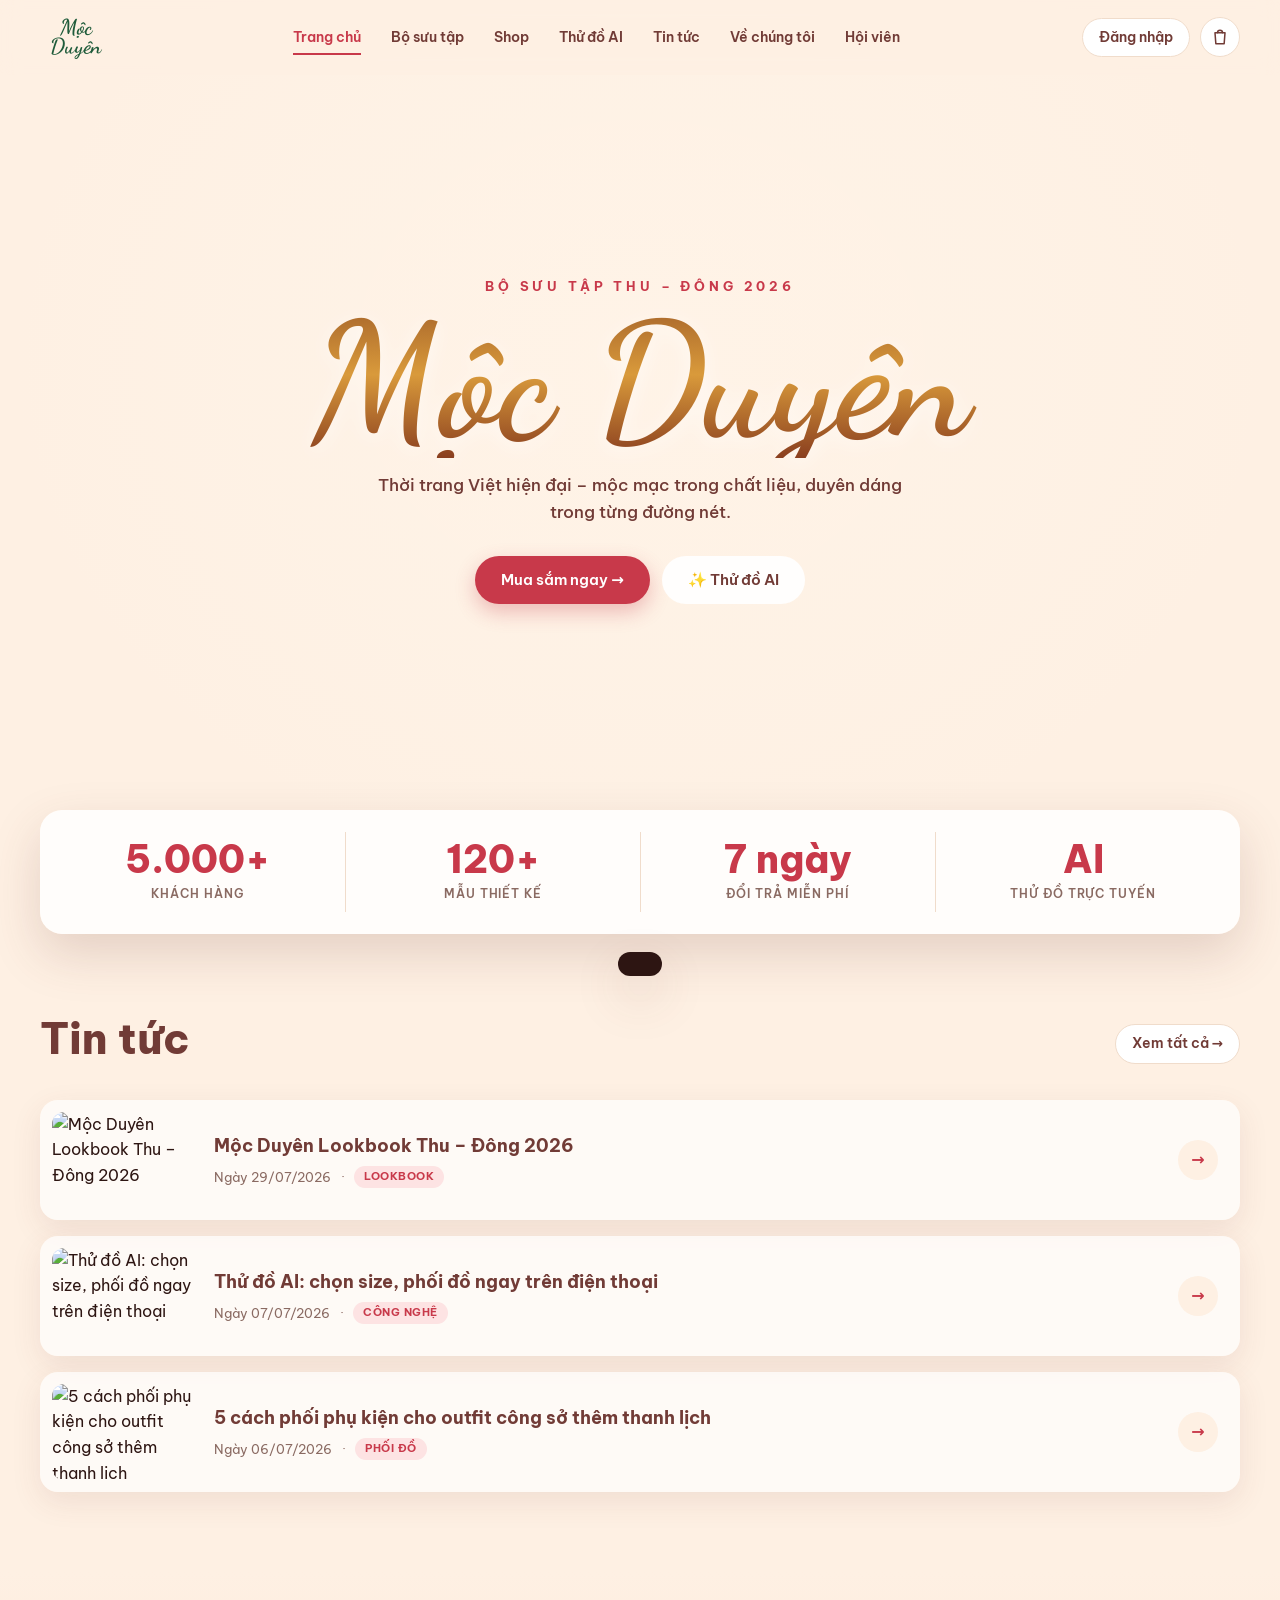
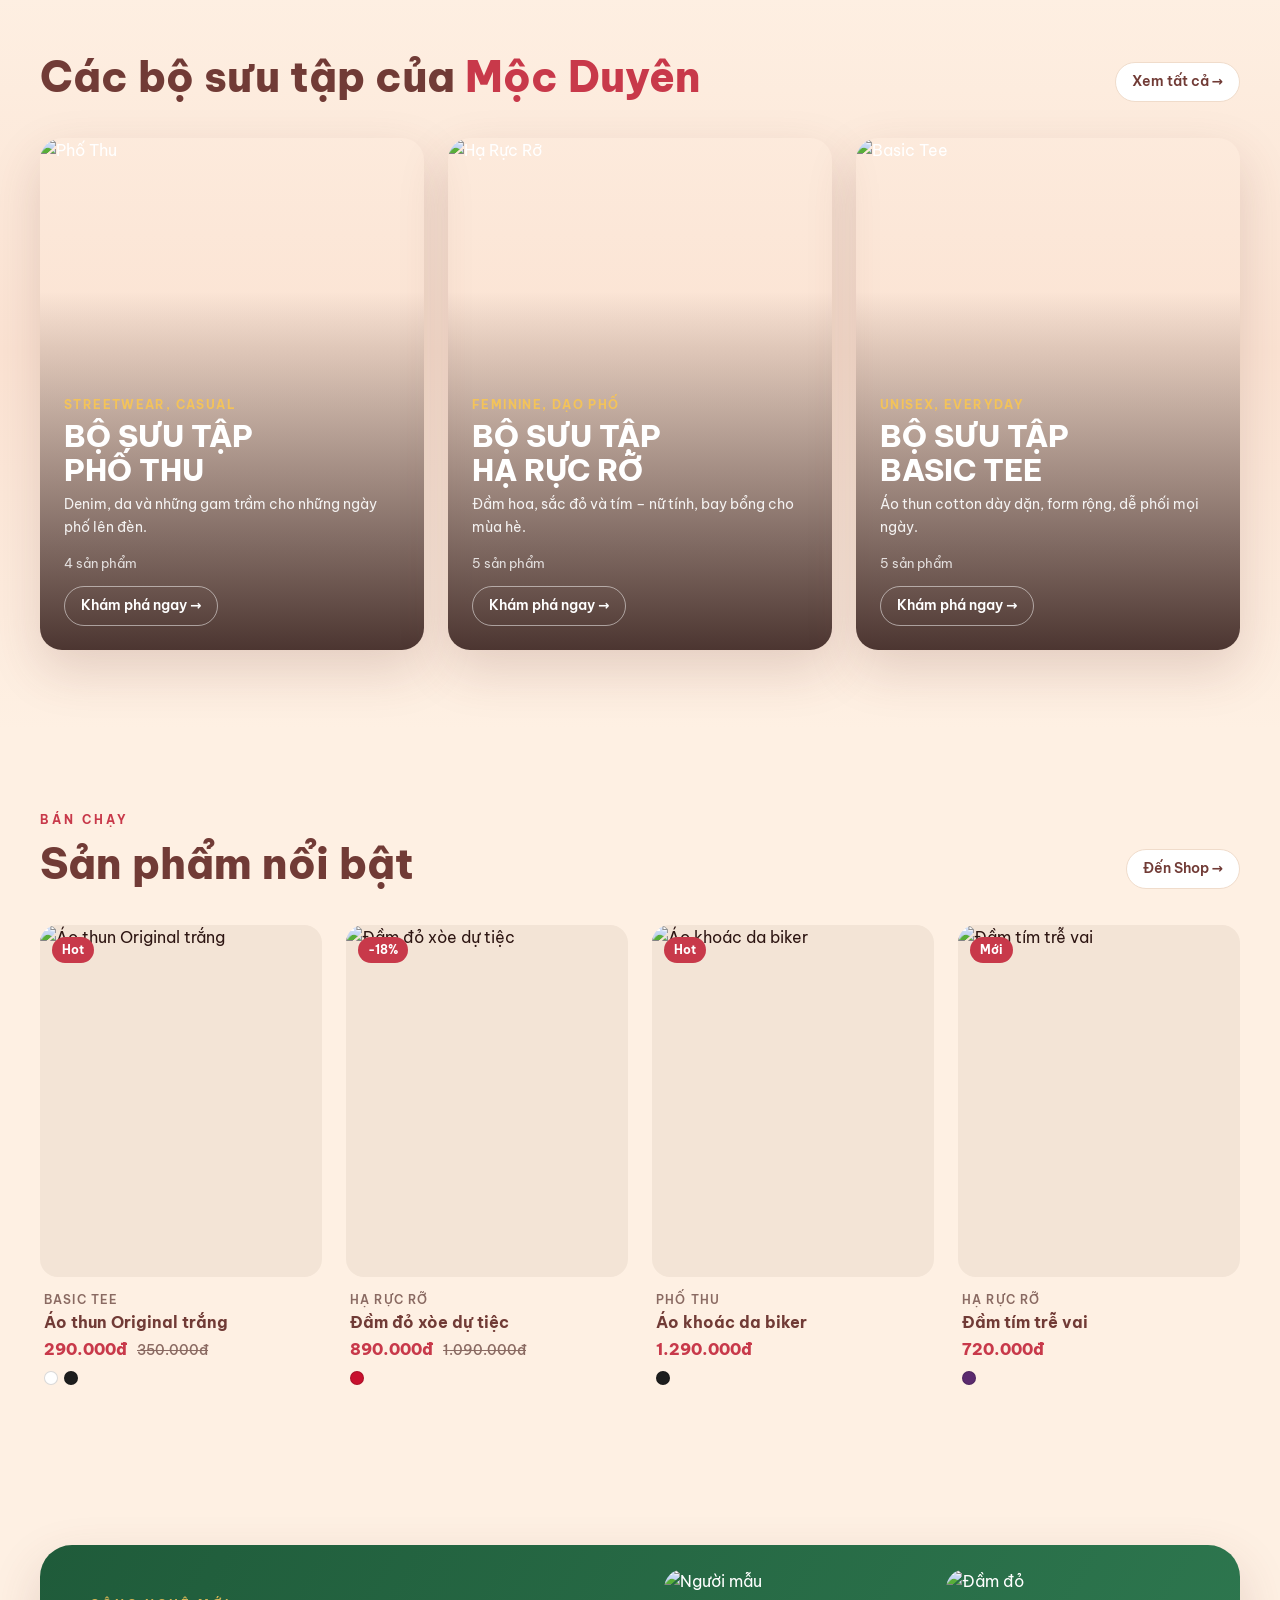
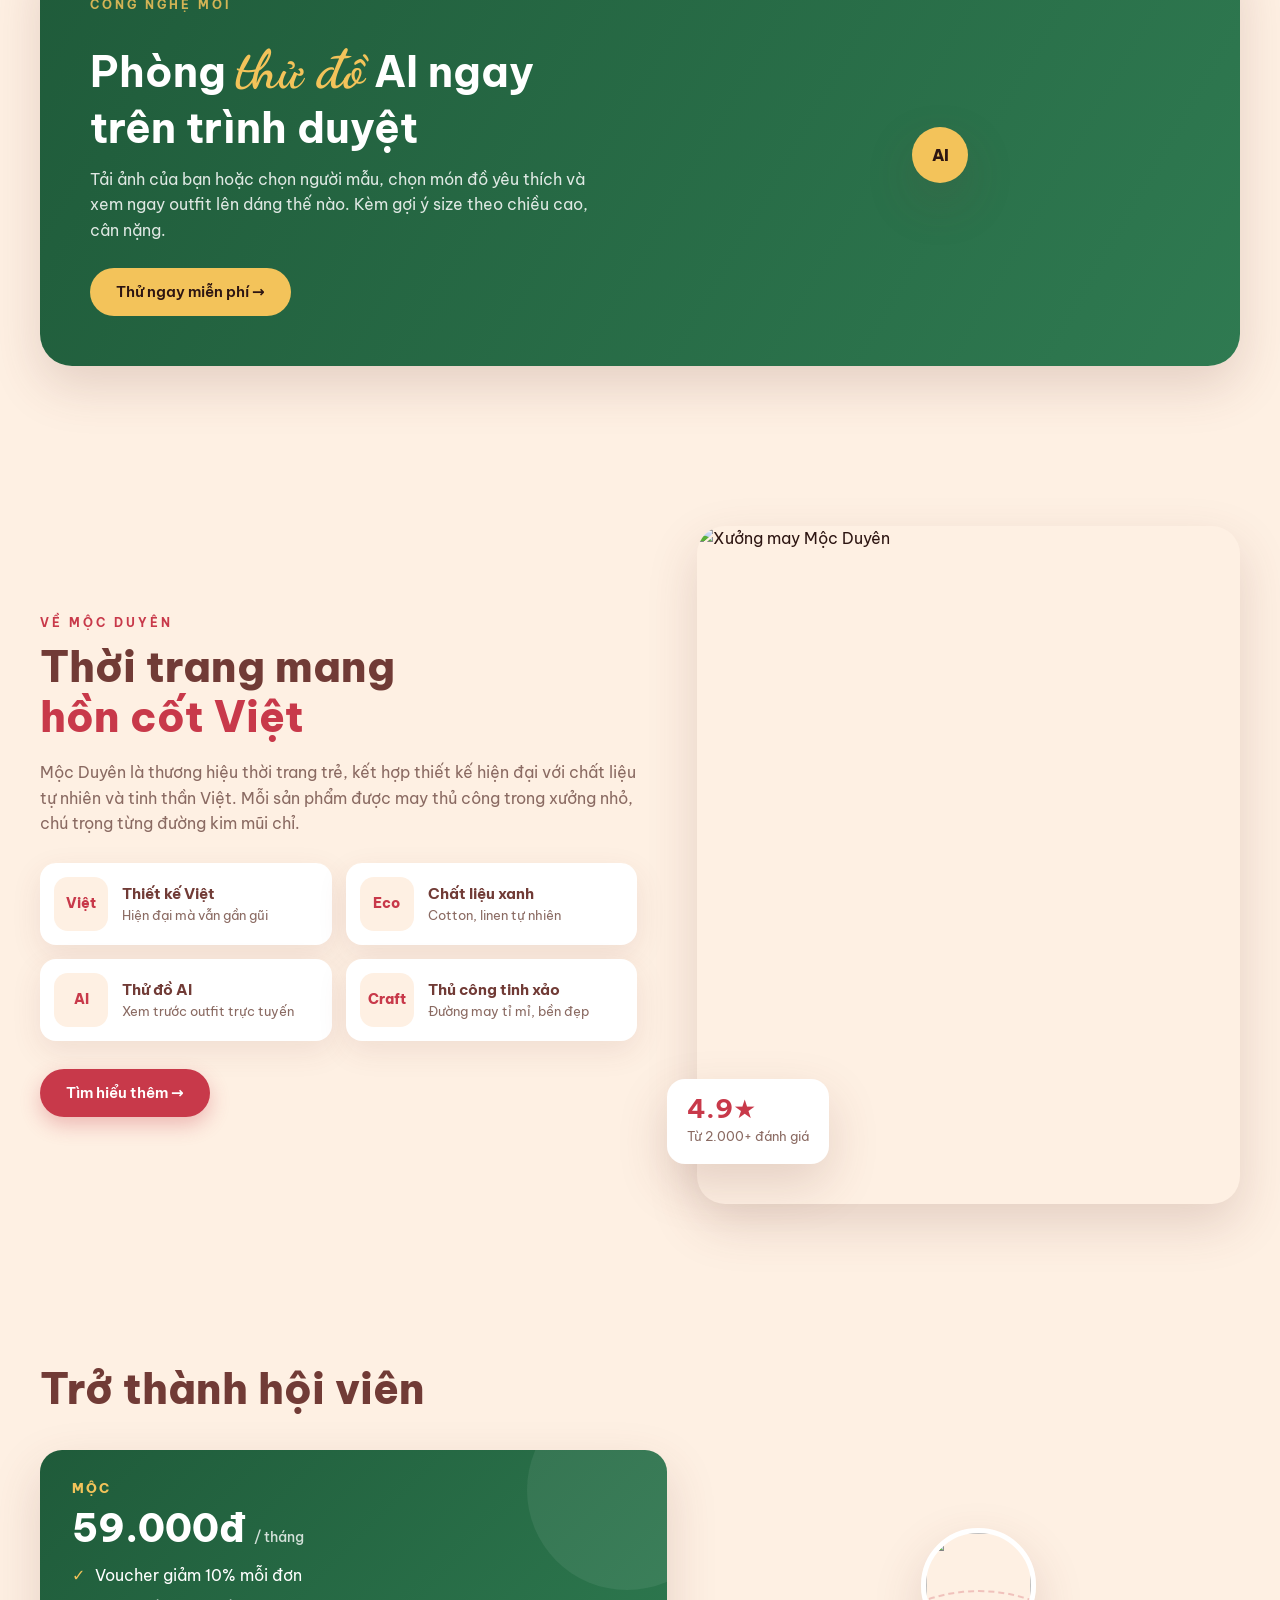
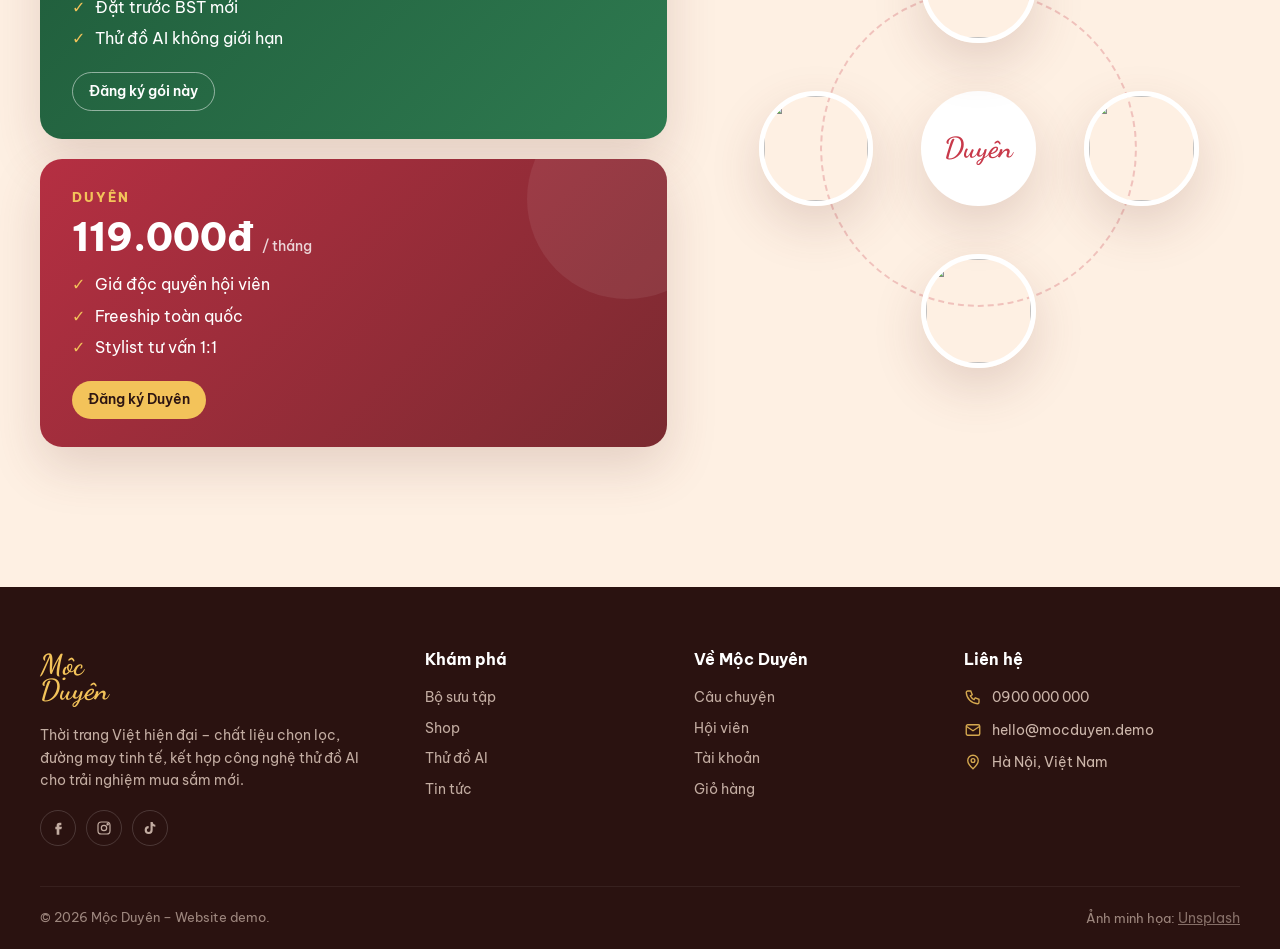
==== commit 10606d55: "Fix bugs found in QA sweep - Cart: ignore stale/invalid localStorage entries instead of crashing eve" ====
--- a/index.html
+++ b/index.html
@@ -29,7 +29,7 @@
     <div class="stats reveal">
       <div class="stat"><strong data-count="5000">0</strong><span>Khách hàng</span></div>
       <div class="stat"><strong data-count="120">0</strong><span>Mẫu thiết kế</span></div>
-      <div class="stat"><strong>100%</strong><span>Cotton tự nhiên</span></div>
+      <div class="stat"><strong>7 ngày</strong><span>Đổi trả miễn phí</span></div>
       <div class="stat"><strong>AI</strong><span>Thử đồ trực tuyến</span></div>
     </div>
   </div>
--- a/css/style.css
+++ b/css/style.css
@@ -178,7 +178,12 @@
   position: relative; z-index: 1; margin-top: -54px; height: 54px; display: flex; gap: 8px; justify-content: center; align-items: center;
   transform: translateY(10px); opacity: 0; transition: 0.3s; pointer-events: none;
 }
-.product-card:hover .product-actions { opacity: 1; transform: translateY(0); pointer-events: auto; }
+.product-card:hover .product-actions,
+.product-card:focus-within .product-actions { opacity: 1; transform: translateY(0); pointer-events: auto; }
+/* Thiết bị cảm ứng (không có hover): luôn hiện nút */
+@media (hover: none) {
+  .product-actions { opacity: 1; transform: none; pointer-events: auto; }
+}
 .product-info { padding: 14px 4px 0; }
 .product-col { font-size: 0.72rem; color: var(--muted); text-transform: uppercase; letter-spacing: 0.1em; font-weight: 600; }
 .product-info h3 { font-size: 1rem; color: var(--heading); margin: 2px 0 4px; line-height: 1.35; }
@@ -190,7 +195,7 @@
 
 /* ---------- About ---------- */
 .about-grid { display: grid; grid-template-columns: 1.1fr 1fr; gap: 60px; align-items: center; }
-.about-text p { color: var(--muted); margin: 18px 0 26px; }
+.about-text > p:not(.eyebrow) { color: var(--muted); margin: 18px 0 26px; }
 .features { display: grid; grid-template-columns: 1fr 1fr; gap: 14px; margin-bottom: 28px; }
 .feature { display: flex; gap: 14px; align-items: center; background: var(--surface); padding: 14px; border-radius: 16px; box-shadow: var(--shadow); }
 .feature-icon { flex: none; width: 54px; height: 54px; border-radius: 14px; background: var(--bg); display: grid; place-items: center; font-weight: 800; color: var(--red); font-size: 0.85rem; }
@@ -288,7 +293,14 @@
 .sizes { display: flex; gap: 8px; flex-wrap: wrap; }
 .sizes button { min-width: 48px; height: 44px; border-radius: 12px; border: 1.5px solid var(--line); background: var(--surface); font-weight: 700; color: var(--heading); }
 .sizes button.active { background: var(--heading); color: #fff; border-color: var(--heading); }
-.pd-info .swatches span { width: 28px; height: 28px; cursor: pointer; }
+.pd-info .swatches button {
+  width: 30px; height: 30px; border-radius: 50%; border: 1px solid rgba(0, 0, 0, 0.15);
+  outline: 2px solid transparent; outline-offset: 3px; transition: outline-color 0.2s;
+}
+.pd-info .swatches button:hover { outline-color: var(--line); }
+.pd-info .swatches button.active { outline-color: var(--red); }
+.cart-variant { display: flex; align-items: center; gap: 6px; }
+.cart-variant .dot { width: 12px; height: 12px; border-radius: 50%; border: 1px solid rgba(0, 0, 0, 0.2); display: inline-block; }
 .pd-buy { display: flex; gap: 12px; margin-top: 26px; flex-wrap: wrap; }
 .qty { display: inline-flex; align-items: center; border: 1.5px solid var(--line); border-radius: 999px; background: var(--surface); }
 .qty button { width: 34px; height: 34px; font-size: 1.1rem; color: var(--heading); }
@@ -314,7 +326,9 @@
 }
 .upload:hover, .upload.drag { border-color: var(--red); background: var(--bg-soft); }
 .upload strong { color: var(--red); }
-.upload input { display: none; }
+.upload { position: relative; }
+.upload input { position: absolute; width: 1px; height: 1px; opacity: 0; overflow: hidden; }
+.upload:focus-within { border-color: var(--red); background: var(--bg-soft); outline: 2px solid var(--red); outline-offset: 2px; }
 .model-list { display: grid; grid-template-columns: repeat(3, 1fr); gap: 8px; margin-top: 14px; }
 .model-list button, .garment-list button { border-radius: 12px; overflow: hidden; aspect-ratio: 3 / 4; border: 2.5px solid transparent; transition: 0.2s; background: #f3e4d6; }
 .model-list button.active, .garment-list button.active { border-color: var(--red); transform: scale(0.96); }
@@ -323,11 +337,12 @@
 .stage-wrap { position: relative; }
 .stage {
   position: relative; aspect-ratio: 3 / 4; border-radius: var(--radius); overflow: hidden; background: #f3e4d6; box-shadow: var(--shadow-lg);
-  user-select: none; touch-action: none;
+  user-select: none;
 }
 .stage > img.person { width: 100%; height: 100%; object-fit: cover; }
 .stage .placeholder { position: absolute; inset: 0; display: grid; place-items: center; text-align: center; color: var(--muted); padding: 20px; }
 .garment {
+  touch-action: none; /* chỉ chặn cuộn khi kéo trang phục, phần còn lại của ảnh vẫn cuộn trang được */
   position: absolute; left: 50%; top: 45%; width: 46%; cursor: grab; transform: translate(-50%, -50%);
   border-radius: 18px; box-shadow: 0 10px 30px rgba(0, 0, 0, 0.25); outline: 2px dashed transparent; outline-offset: 4px;
 }
@@ -380,13 +395,13 @@
 .footer-bottom a { display: inline !important; text-decoration: underline; }
 
 /* ---------- Drawer / modal / toast ---------- */
-.overlay { position: fixed; inset: 0; background: rgba(45, 21, 18, 0.45); opacity: 0; pointer-events: none; transition: 0.3s; z-index: 80; }
-.overlay.show { opacity: 1; pointer-events: auto; }
+.overlay { position: fixed; inset: 0; background: rgba(45, 21, 18, 0.45); opacity: 0; visibility: hidden; pointer-events: none; transition: 0.3s; z-index: 80; }
+.overlay.show { opacity: 1; visibility: visible; pointer-events: auto; }
 .cart-drawer {
   position: fixed; top: 0; right: 0; height: 100%; width: min(400px, 100%); background: var(--bg-soft); z-index: 90;
-  transform: translateX(100%); transition: transform 0.35s ease; display: flex; flex-direction: column;
-}
-.cart-drawer.open { transform: none; }
+  transform: translateX(100%); visibility: hidden; transition: transform 0.35s ease, visibility 0s linear 0.35s; display: flex; flex-direction: column;
+}
+.cart-drawer.open { transform: none; visibility: visible; transition: transform 0.35s ease, visibility 0s; }
 .drawer-head { display: flex; justify-content: space-between; align-items: center; padding: 20px; border-bottom: 1px solid var(--line); }
 .drawer-head h3 { color: var(--heading); }
 .drawer-body { flex: 1; overflow-y: auto; padding: 10px 20px; }
@@ -400,9 +415,9 @@
 .cart-item strong { font-size: 0.9rem; color: var(--red); }
 .empty-cart { text-align: center; padding: 60px 0; color: var(--muted); display: grid; justify-items: center; gap: 12px; }
 .empty-cart svg { width: 54px; height: 54px; opacity: 0.4; }
-.modal { position: fixed; inset: 0; display: grid; place-items: center; z-index: 95; opacity: 0; pointer-events: none; transition: 0.3s; padding: 16px; }
-.modal.open { opacity: 1; pointer-events: auto; }
-.modal-card { background: var(--bg-soft); border-radius: var(--radius); padding: 36px 32px; width: min(420px, 100%); position: relative; box-shadow: var(--shadow-lg); transform: translateY(20px); transition: 0.3s; }
+.modal { position: fixed; inset: 0; display: flex; overflow-y: auto; z-index: 95; opacity: 0; visibility: hidden; pointer-events: none; transition: opacity 0.3s, visibility 0s linear 0.3s; padding: 16px; }
+.modal.open { opacity: 1; visibility: visible; pointer-events: auto; transition: opacity 0.3s, visibility 0s; }
+.modal-card { margin: auto; background: var(--bg-soft); border-radius: var(--radius); padding: 36px 32px; width: min(420px, 100%); position: relative; box-shadow: var(--shadow-lg); transform: translateY(20px); transition: transform 0.3s; }
 .modal.open .modal-card { transform: none; }
 .modal-close { position: absolute; top: 14px; right: 14px; }
 .modal-card h3 { color: var(--heading); font-size: 1.5rem; }
@@ -441,9 +456,11 @@
   .menu-toggle { display: grid; }
   .main-nav {
     position: fixed; top: 64px; left: 16px; right: 16px; flex-direction: column; background: var(--bg-soft); border-radius: 18px; padding: 10px;
-    box-shadow: var(--shadow-lg); transform: translateY(-10px); opacity: 0; pointer-events: none; transition: 0.25s;
+    box-shadow: var(--shadow-lg); transform: translateY(-10px); opacity: 0; visibility: hidden; pointer-events: none;
+    transition: transform 0.25s, opacity 0.25s, visibility 0s linear 0.25s;
+    max-height: calc(100vh - 80px); overflow-y: auto;
   }
-  .main-nav.open { transform: none; opacity: 1; pointer-events: auto; }
+  .main-nav.open { transform: none; opacity: 1; visibility: visible; pointer-events: auto; transition: transform 0.25s, opacity 0.25s, visibility 0s; }
   .main-nav a { padding: 12px 16px; font-size: 1rem; }
   .main-nav a::after { display: none; }
   .collection-grid { grid-template-columns: 1fr 1fr; }
